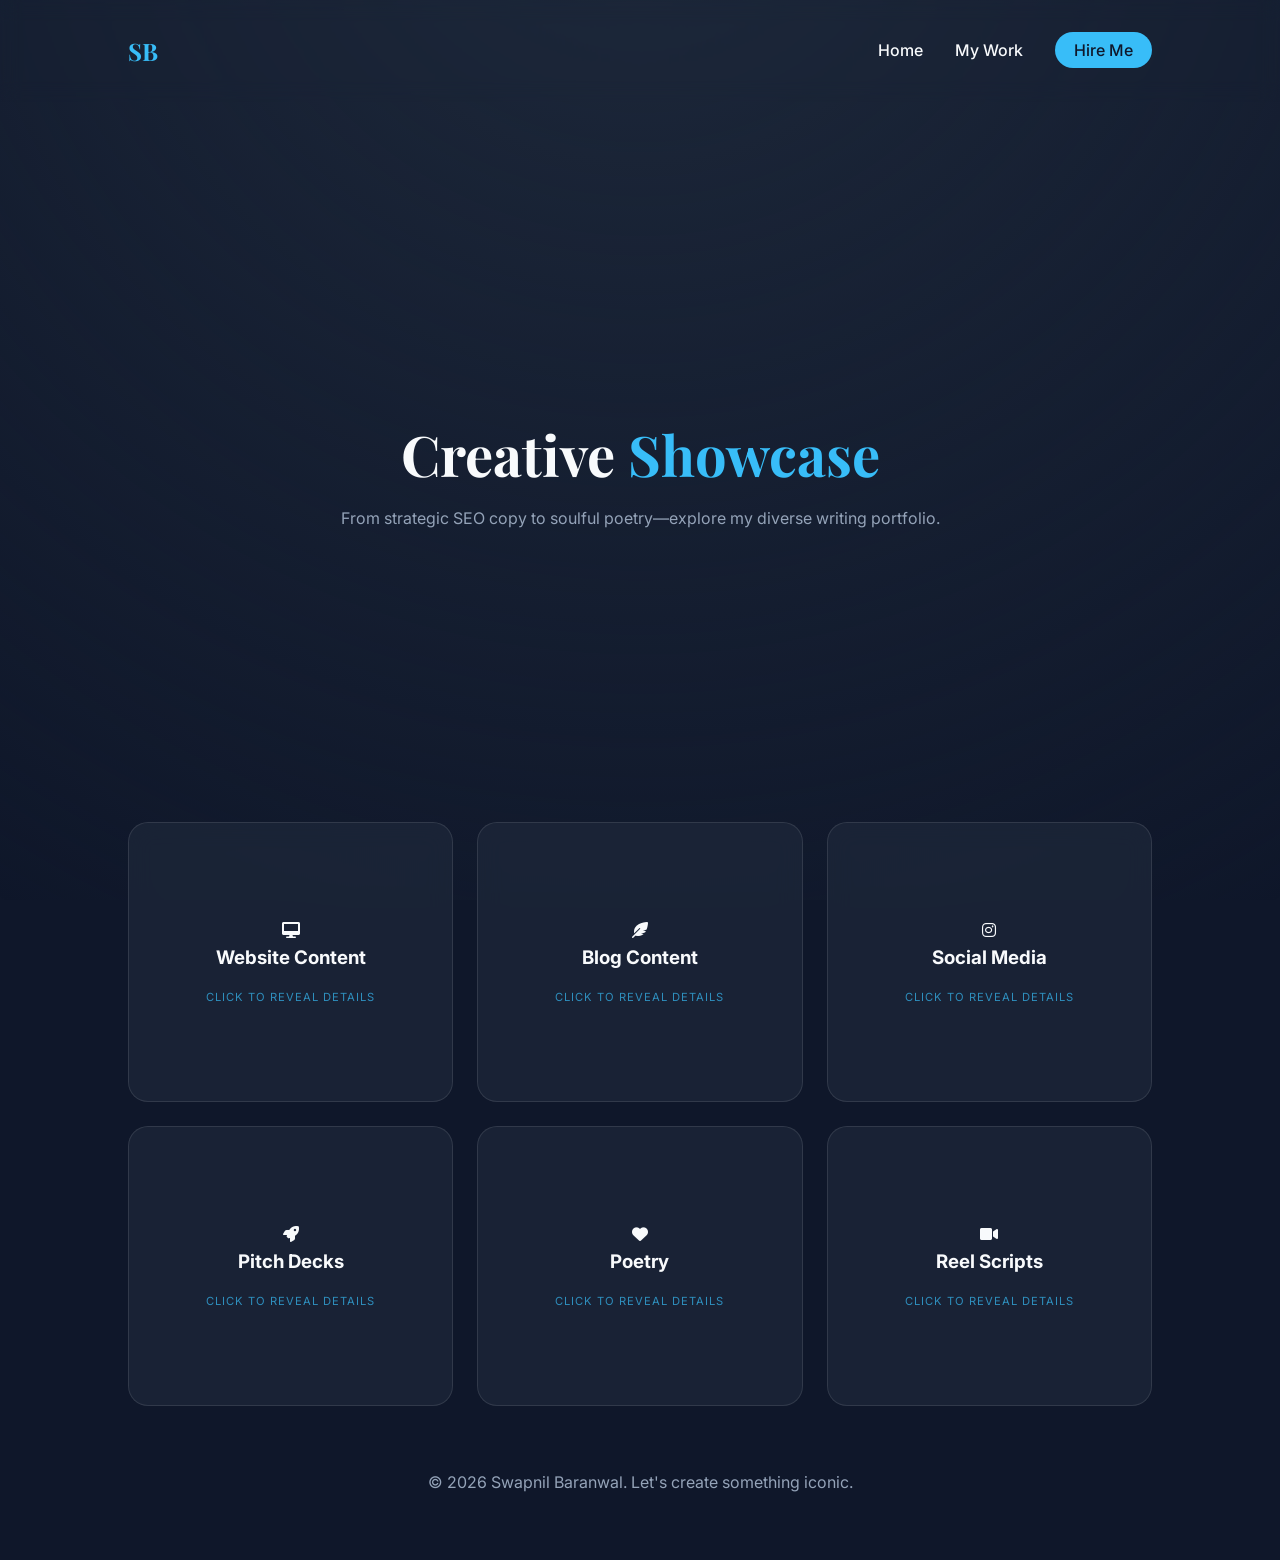
==== work.html @ 404044e3 "Add files via upload" ====
<!DOCTYPE html>
<html lang="en">
<head>
    <meta charset="UTF-8">
    <meta name="viewport" content="width=device-width, initial-scale=1.0">
    <title>Portfolio | Swapnil Baranwal</title>
    <link rel="stylesheet" href="work.css">
    <link href="https://fonts.googleapis.com/css2?family=Inter:wght@300;400;600&family=Playfair+Display:wght@700&display=swap" rel="stylesheet">
    <link rel="stylesheet" href="https://cdnjs.cloudflare.com/ajax/libs/font-awesome/6.0.0/css/all.min.css">
</head>
<body class="work-page">

    <div class="background-glow"></div>

    <nav>
        <div class="logo">SB</div>
        <ul>
            <li><a href="index.html">Home</a></li>
            <li><a href="work.html" class="active">My Work</a></li>
            <li><a href="mailto:swapnilbaranwal31@gmail.com" class="btn-contact">Hire Me</a></li>
        </ul>
    </nav>

    <header class="work-hero">
        <h1>Creative <span>Showcase</span></h1>
        <p>From strategic SEO copy to soulful poetry—explore my diverse writing portfolio.</p>
    </header>

<main>
    <div class="work-grid">
        <div class="flip-card" onclick="this.classList.toggle('flipped')">
            <div class="flip-card-inner">
                <div class="flip-card-front glass-card">
                    <div class="work-icon"><i class="fas fa-desktop"></i></div>
                    <h3>Website Content</h3>
                    <span class="click-hint">Click to reveal details</span>
                </div>
                <div class="flip-card-back glass-card">
                    <h3>Details</h3>
                    <p>Long form-building your website together</p>
                    <a href="https://panopticinfotech.com/beemasathi" target="_blank" rel="noopener noreferrer" class="view-btn">View Live Site</a>
                </div>
            </div>
        </div>

        <div class="flip-card" onclick="this.classList.toggle('flipped')">
            <div class="flip-card-inner">
                <div class="flip-card-front glass-card">
                    <div class="work-icon"><i class="fas fa-feather-alt"></i></div>
                    <h3>Blog Content</h3>
                    <span class="click-hint">Click to reveal details</span>
                </div>
                <div class="flip-card-back glass-card">
                    <h3>SEO Mastery</h3>
                    <p>Just 3E: Information, Interaction and Engagement</p>
                    <a href="https://docs.google.com/spreadsheets/d/1fJS9teZ4icOZRZP6mhbg9lScabjVXPzGwhHSg1o1OCo/edit?gid=0#gid=0" target="_blank" rel="noopener noreferrer" class="view-btn">Read Samples</a>
                </div>
            </div>
        </div>

        <div class="flip-card" onclick="this.classList.toggle('flipped')">
            <div class="flip-card-inner">
                <div class="flip-card-front glass-card">
                    <div class="work-icon"><i class="fab fa-instagram"></i></div>
                    <h3>Social Media</h3>
                    <span class="click-hint">Click to reveal details</span>
                </div>
                <div class="flip-card-back glass-card">
                    <h3>Engagement</h3>
                    <p>Brand Voice that you look for</p>
                    <a href="https://docs.google.com/spreadsheets/d/1fJS9teZ4icOZRZP6mhbg9lScabjVXPzGwhHSg1o1OCo/edit?gid=2142372427#gid=2142372427" target="_blank" rel="noopener noreferrer" class="view-btn">See Posts</a>
                </div>
            </div>
        </div>

        <div class="flip-card" onclick="this.classList.toggle('flipped')">
            <div class="flip-card-inner">
                <div class="flip-card-front glass-card">
                    <div class="work-icon"><i class="fas fa-rocket"></i></div>
                    <h3>Pitch Decks</h3>
                    <span class="click-hint">Click to reveal details</span>
                </div>
                <div class="flip-card-back glass-card">
                    <h3>Startup Growth</h3>
                    <p>Words that influence right</p>
                    <a href="https://docs.google.com/document/d/1vI1G2qjgQYBS-YJwg07wEDRpmmPfi69wP5g2JpZdi-8/edit?tab=t.0#heading=h.ufcqykfba6f7" target="_blank" rel="noopener noreferrer" class="view-btn">View Template</a>
                </div>
            </div>
        </div>

        <div class="flip-card" onclick="this.classList.toggle('flipped')">
            <div class="flip-card-inner">
                <div class="flip-card-front glass-card">
                    <div class="work-icon"><i class="fas fa-heart"></i></div>
                    <h3>Poetry</h3>
                    <span class="click-hint">Click to reveal details</span>
                </div>
                <div class="flip-card-back glass-card">
                    <h3>Creative Soul</h3>
                    <p>Just a piece of My Heart</p>
                    <a href="https://docs.google.com/document/d/1XoQ77HYWms2izB9mglXEjAX7067Lyte4FjKJZmytnk0/edit?usp=sharing" target="_blank" rel="noopener noreferrer" class="view-btn">Read Verses</a>
                </div>
            </div>
        </div>

        <div class="flip-card" onclick="this.classList.toggle('flipped')">
            <div class="flip-card-inner">
                <div class="flip-card-front glass-card">
                    <div class="work-icon"><i class="fas fa-video"></i></div>
                    <h3>Reel Scripts</h3>
                    <span class="click-hint">Click to reveal details</span>
                </div>
                <div class="flip-card-back glass-card">
                    <h3>Viral Hooks</h3>
                    <p>Stories leading sales.</p>
                    <a href="#" class="view-btn">Watch Video</a>
                </div>
            </div>
        </div>
    </div>
</main>

    <footer>
        <p>&copy; 2026 Swapnil Baranwal. Let's create something iconic.</p>
    </footer>

</body>
</html>
---- work.css ----
:root {
    --bg: #0f172a;
    --card-bg: rgba(30, 41, 59, 0.7);
    --accent: #38bdf8;
    --text-main: #f8fafc;
    --text-dim: #94a3b8;
}

* {
    margin: 0;
    padding: 0;
    box-sizing: border-box;
    scroll-behavior: smooth;
}

body {
    background-color: var(--bg);
    color: var(--text-main);
    font-family: 'Inter', sans-serif;
    line-height: 1.6;
    overflow-x: hidden;
}

/* Background Glow Effect */
.background-glow {
    position: fixed;
    top: 0; left: 0;
    width: 100%; height: 100%;
    background: radial-gradient(circle at 50% -20%, #1e293b, transparent);
    z-index: -1;
}

nav {
    display: flex;
    justify-content: space-between;
    padding: 2rem 10%;
    align-items: center;
    backdrop-filter: blur(10px);
    position: sticky;
    top: 0;
    z-index: 100;
}

.logo {
    font-family: 'Playfair Display', serif;
    font-size: 1.5rem;
    font-weight: bold;
    color: var(--accent);
}

nav ul { display: flex; list-style: none; gap: 2rem; }
nav a { text-decoration: none; color: var(--text-main); font-weight: 500; transition: 0.3s; }
nav a:hover { color: var(--accent); }

.btn-contact {
    background: var(--accent);
    color: var(--bg) !important;
    padding: 0.5rem 1.2rem;
    border-radius: 50px;
}

/* Hero Section */
header {
    height: 80vh;
    display: flex;
    align-items: center;
    justify-content: center;
    text-align: center;
}

.profile-img img {
    width: 150px;
    height: 150px;
    border-radius: 50%;
    border: 4px solid var(--accent);
    margin-bottom: 1.5rem;
    object-fit: cover;
}

h1 {
    font-family: 'Playfair Display', serif;
    font-size: 4rem;
    margin-bottom: 0.5rem;
}


.social-links {
    display: flex;
    justify-content: center;
    gap: 1.5rem;
    margin-top: 2rem;
}

.social-links a {
    text-decoration: none;
    color: var(--text-dim); /* A subtle gray-blue */
    font-size: 1.8rem; /* Makes the icons prominent */
    transition: all 0.3s ease;
    display: flex;
    align-items: center;
    justify-content: center;
    width: 50px;
    height: 50px;
    border-radius: 50%;
    background: rgba(255, 255, 255, 0.05); /* Subtle circle background */
    border: 1px solid rgba(255, 255, 255, 0.1);
}

/* Hover Effect: The "Catchy" Part */
.social-links a:hover {
    color: var(--accent); /* Changes to the bright sky blue */
    transform: translateY(-5px); /* Lift effect */
    background: rgba(56, 189, 248, 0.1); /* Light blue tint */
    border-color: var(--accent);
    box-shadow: 0 10px 20px rgba(56, 189, 248, 0.3); /* Neon glow */
}





h1 span { color: var(--accent); }

.tagline {
    font-size: 1.2rem;
    color: var(--text-dim);
    letter-spacing: 2px;
    text-transform: uppercase;
}

/* Glassmorphism Cards */
.glass-card {
    background: var(--card-bg);
    backdrop-filter: blur(12px);
    border: 1px solid rgba(255, 255, 255, 0.1);
    border-radius: 20px;
    padding: 3rem;
    max-width: 900px;
    margin: 2rem auto;
}

main { padding: 0 10%; }

.section-title {
    text-align: center;
    font-family: 'Playfair Display', serif;
    font-size: 2.5rem;
    margin: 4rem 0 2rem;
}

/* Skills */
.skills-container {
    display: flex;
    flex-wrap: wrap;
    justify-content: center;
    gap: 1rem;
}

.skill-pill {
    background: rgba(56, 189, 248, 0.1);
    border: 1px solid var(--accent);
    color: var(--accent);
    padding: 0.5rem 1.5rem;
    border-radius: 50px;
    transition: 0.3s;
}

.skill-pill:hover {
    background: var(--accent);
    color: var(--bg);
    box-shadow: 0 0 20px rgba(56, 189, 248, 0.4);
}

/* Timeline */
.timeline-item {
    margin-bottom: 2rem;
    position: relative;
    padding-left: 2rem;
    border-left: 2px solid var(--accent);
}

.timeline-item ul{
    padding-left: 18px;
}

.date {
    color: var(--accent);
    font-size: 0.9rem;
    font-weight: 600;
}

footer {
    text-align: center;
    padding: 4rem;
    color: var(--text-dim);
}

/* Mobile Responsive */
@media (max-width: 768px) {
    h1 { font-size: 2.5rem; }
    nav ul { display: none; }
}






/* FIX: Header Spacing and Layout */
.work-hero {
    min-height: 25vh; /* Reduced from 50vh */
    display: flex;
    flex-direction: column; /* Forces P to go under H1 */
    justify-content: center;
    align-items: center;
    text-align: center;
    padding: 2rem 10% 1rem;
}

.work-hero h1 {
    font-size: 3.5rem;
    margin-bottom: 0.5rem;
    display: block; /* Ensures it takes full width */
}

.work-hero p {
    max-width: 600px;
    margin: 0 auto;
    color: var(--text-dim);
}

/* FLIP CARD LOGIC */
.flip-card {
    background-color: transparent;
    width: 100%;
    height: 280px; /* Uniform height */
    perspective: 1000px; /* Gives 3D depth */
    cursor: pointer;
}

.flip-card-inner {
    position: relative;
    width: 100%;
    height: 100%;
    text-align: center;
    transition: transform 0.8s cubic-bezier(0.4, 0, 0.2, 1);
    transform-style: preserve-3d;
}
.flip-card-inner a
{
    color: white;
}

/* This class is toggled by JavaScript on click */
.flip-card.flipped .flip-card-inner {
    transform: rotateY(180deg);
}

.flip-card-front, .flip-card-back {
    position: absolute;
    width: 100%;
    height: 100%;
    -webkit-backface-visibility: hidden; /* Safari */
    backface-visibility: hidden;
    display: flex;
    flex-direction: column;
    justify-content: center;
    align-items: center;
    padding: 2rem;
    margin: 0; /* Fixes spacing issues */
}

.flip-card-back {
    transform: rotateY(180deg);
    background: rgba(56, 189, 248, 0.15); /* Slight tint for back side */
    border: 1px solid var(--accent);
}

.click-hint {
    font-size: 0.7rem;
    color: var(--accent);
    margin-top: 1rem;
    text-transform: uppercase;
    letter-spacing: 1px;
    opacity: 0.7;
}

.flip-card-back p {
    font-size: 0.9rem;
    margin: 1rem 0;
}

/* Adjust Grid for tight spacing */
.work-grid {
    display: grid;
    grid-template-columns: repeat(auto-fit, minmax(300px, 1fr));
    gap: 1.5rem; /* Reduced gap */
    max-width: 1100px;
    margin: 0 auto;
}
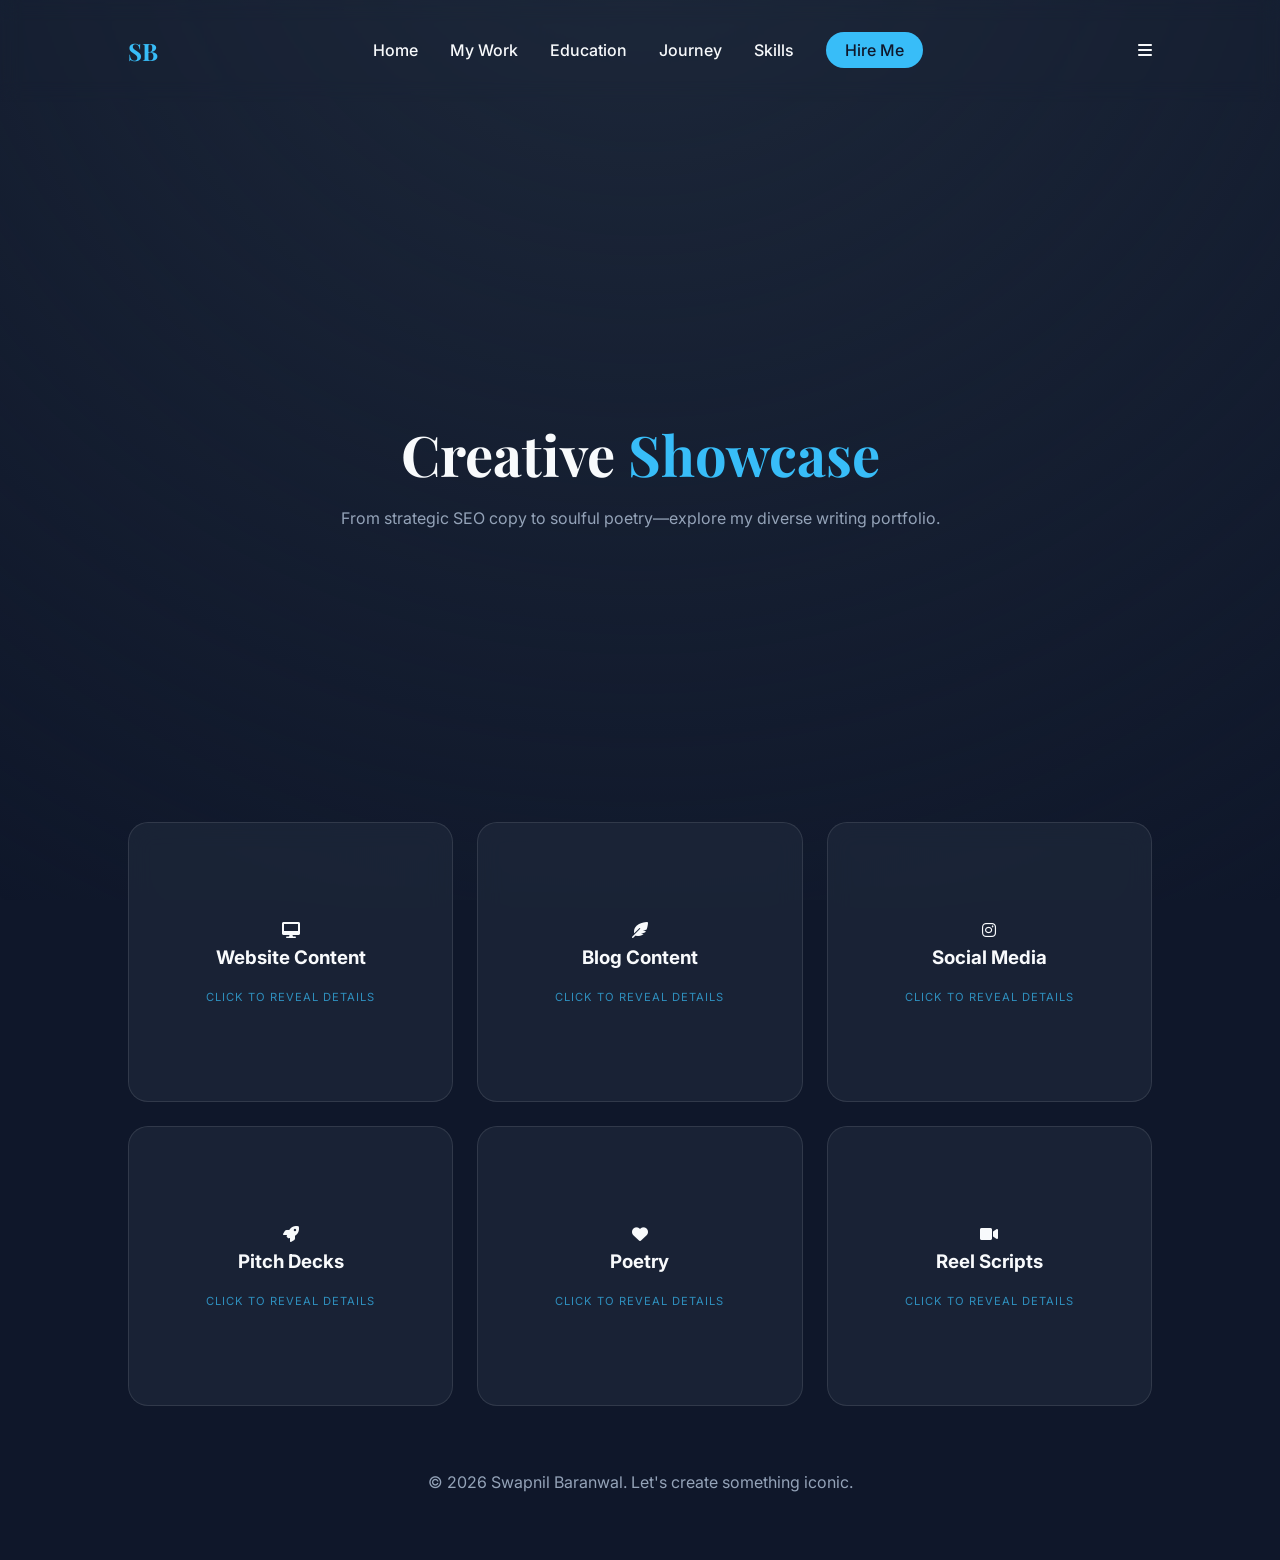
==== commit 03c449b0: "Enhance navigation and add mobile menu toggle Updated navigation links and added mobile menu toggle " ====
--- a/work.html
+++ b/work.html
@@ -14,11 +14,17 @@
 
     <nav>
         <div class="logo">SB</div>
-        <ul>
+        <ul id="nav-list">
             <li><a href="index.html">Home</a></li>
-            <li><a href="work.html" class="active">My Work</a></li>
+            <li><a href="work.html">My Work</a></li>
+            <li><a href="index.html">Education</a></li>
+            <li><a href="index.html">Journey</a></li>
+            <li><a href="index.html">Skills</a></li>
             <li><a href="mailto:swapnilbaranwal31@gmail.com" class="btn-contact">Hire Me</a></li>
         </ul>
+        <div class="menu-toggle" id="mobile-menu">
+            <i class="fas fa-bars"></i>
+        </div>
     </nav>
 
     <header class="work-hero">
@@ -124,5 +130,33 @@
         <p>&copy; 2026 Swapnil Baranwal. Let's create something iconic.</p>
     </footer>
 
+    <script>
+        const menuToggle = document.getElementById('mobile-menu');
+        const navList = document.getElementById('nav-list');
+
+        menuToggle.addEventListener('click', (e) => {
+            e.stopPropagation(); // Prevents accidental closing
+            navList.classList.toggle('nav-active');
+            
+            const icon = menuToggle.querySelector('i');
+            // Toggle between Hamburger and X icon
+            if (navList.classList.contains('nav-active')) {
+                icon.classList.remove('fa-bars');
+                icon.classList.add('fa-times');
+            } else {
+                icon.classList.remove('fa-times');
+                icon.classList.add('fa-bars');
+            }
+        });
+
+        // Close menu when clicking anywhere on the screen
+        document.addEventListener('click', (e) => {
+            if (!menuToggle.contains(e.target) && !navList.contains(e.target)) {
+                navList.classList.remove('nav-active');
+                menuToggle.querySelector('i').classList.replace('fa-times', 'fa-bars');
+            }
+        });
+    </script>
+
 </body>
-</html>+</html>
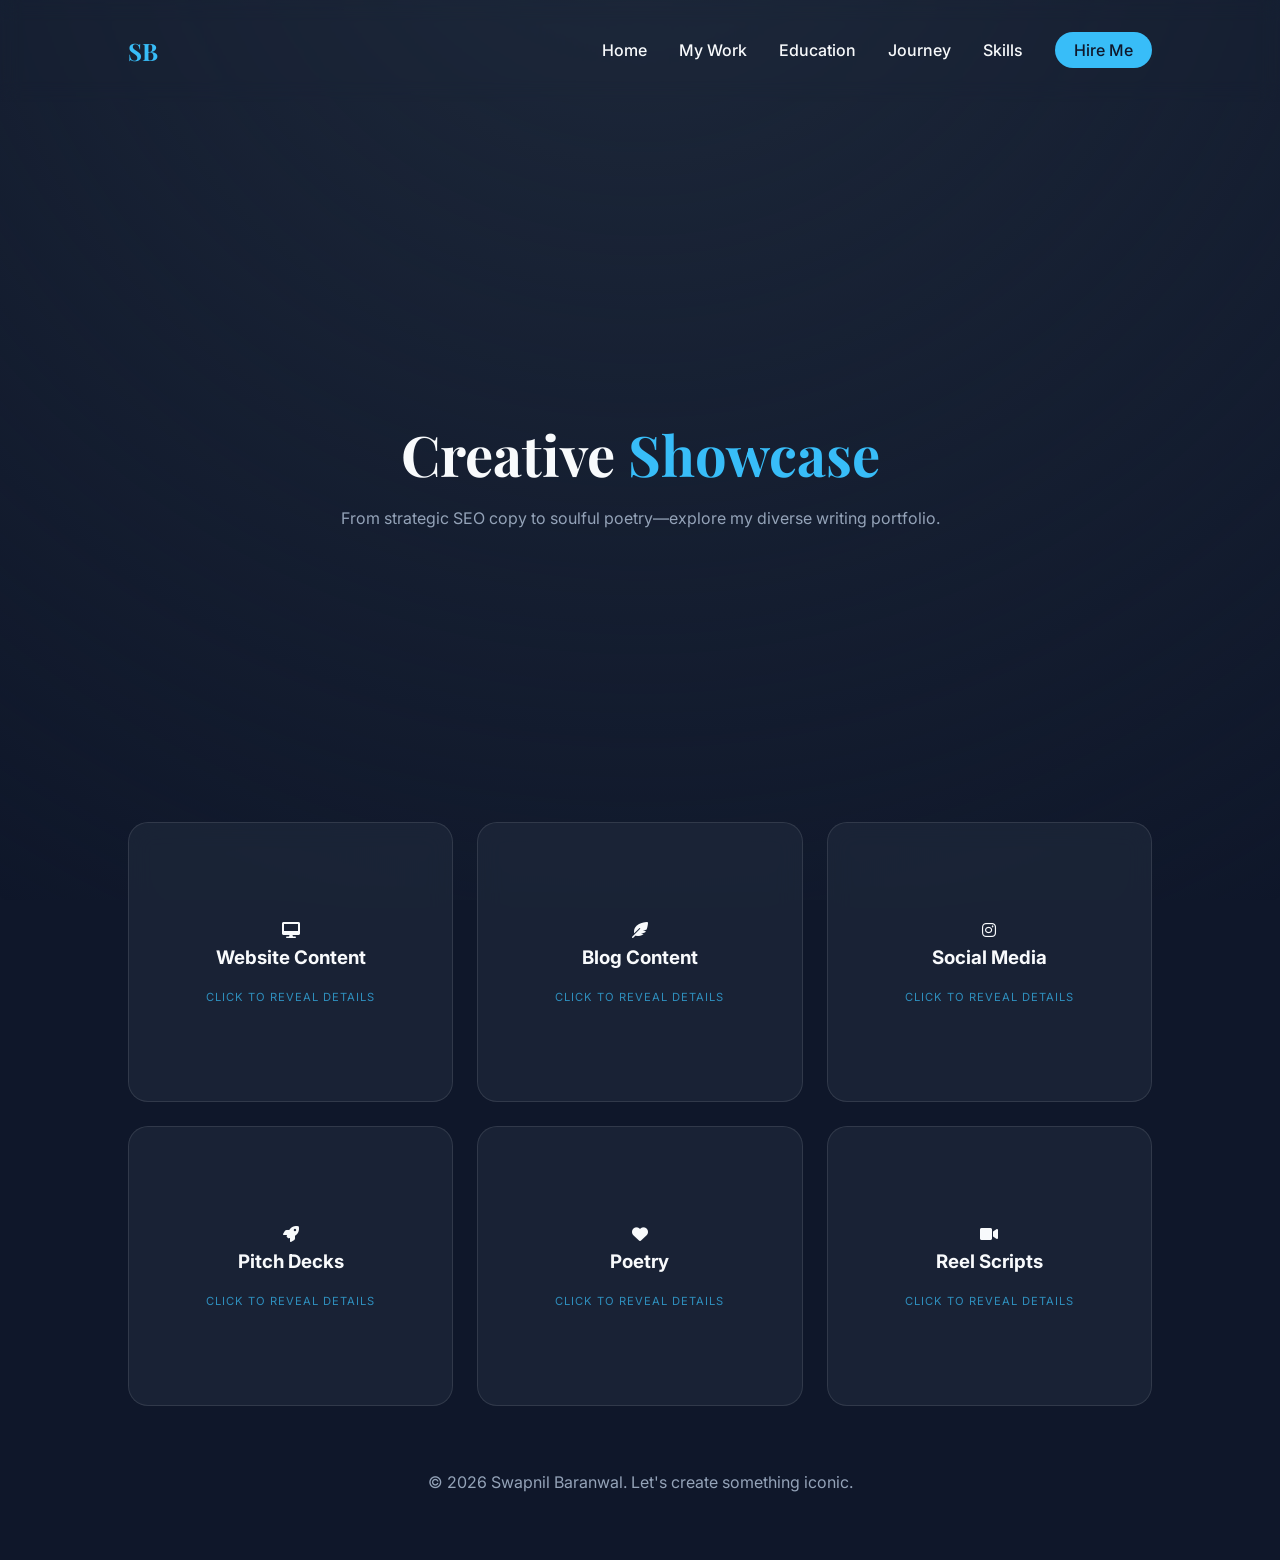
==== commit fd72b9c8: "Update SEO section in work.html" ====
--- a/work.html
+++ b/work.html
@@ -57,8 +57,8 @@
                     <span class="click-hint">Click to reveal details</span>
                 </div>
                 <div class="flip-card-back glass-card">
-                    <h3>SEO Mastery</h3>
-                    <p>Just 3E: Information, Interaction and Engagement</p>
+                    <h3>SEO, AEO and GEO Mastery</h3>
+                    <p>Information, Interaction and Engagement</p>
                     <a href="https://docs.google.com/spreadsheets/d/1fJS9teZ4icOZRZP6mhbg9lScabjVXPzGwhHSg1o1OCo/edit?gid=0#gid=0" target="_blank" rel="noopener noreferrer" class="view-btn">Read Samples</a>
                 </div>
             </div>
--- a/work.css
+++ b/work.css
@@ -297,4 +297,71 @@
     gap: 1.5rem; /* Reduced gap */
     max-width: 1100px;
     margin: 0 auto;
-}+}
+
+/* Mobile Navigation Styles */
+/* --- FIXED NAVIGATION FOR MOBILE --- */
+
+.menu-toggle {
+    display: none; /* Default hidden for desktop */
+    cursor: pointer;
+    z-index: 2000; /* Extremely high to stay above everything */
+    padding: 10px;
+}
+
+.menu-toggle i {
+    color: var(--accent); /* Your bright blue color */
+    font-size: 1.8rem;
+}
+
+@media (max-width: 768px) {
+    /* Force the toggle to show */
+    .menu-toggle {
+        display: block !important; 
+        position: relative;
+    }
+
+    /* Make the nav bar stay organized */
+    nav {
+        display: flex;
+        justify-content: space-between;
+        align-items: center;
+        padding: 1rem 5%;
+    }
+
+    /* Hide the actual list by default */
+    nav ul {
+        position: fixed;
+        top: 0;
+        right: 0;
+        height: 100vh;
+        width: 70%;
+        background: rgba(15, 23, 42, 0.98); /* Solid dark blue/black */
+        backdrop-filter: blur(20px);
+        flex-direction: column;
+        justify-content: center;
+        align-items: center;
+        gap: 2rem;
+        transform: translateX(100%); /* Start off-screen */
+        transition: transform 0.4s ease-in-out;
+        z-index: 1500;
+        border-left: 1px solid var(--glass-border);
+    }
+
+    /* Show menu when active */
+    nav ul.nav-active {
+        transform: translateX(0%);
+    }
+
+    /* Ensure links are visible on mobile */
+    nav ul li {
+        width: 100%;
+        text-align: center;
+    }
+
+    nav ul li a {
+        font-size: 1.2rem;
+        display: block;
+        padding: 15px 0;
+    }
+}
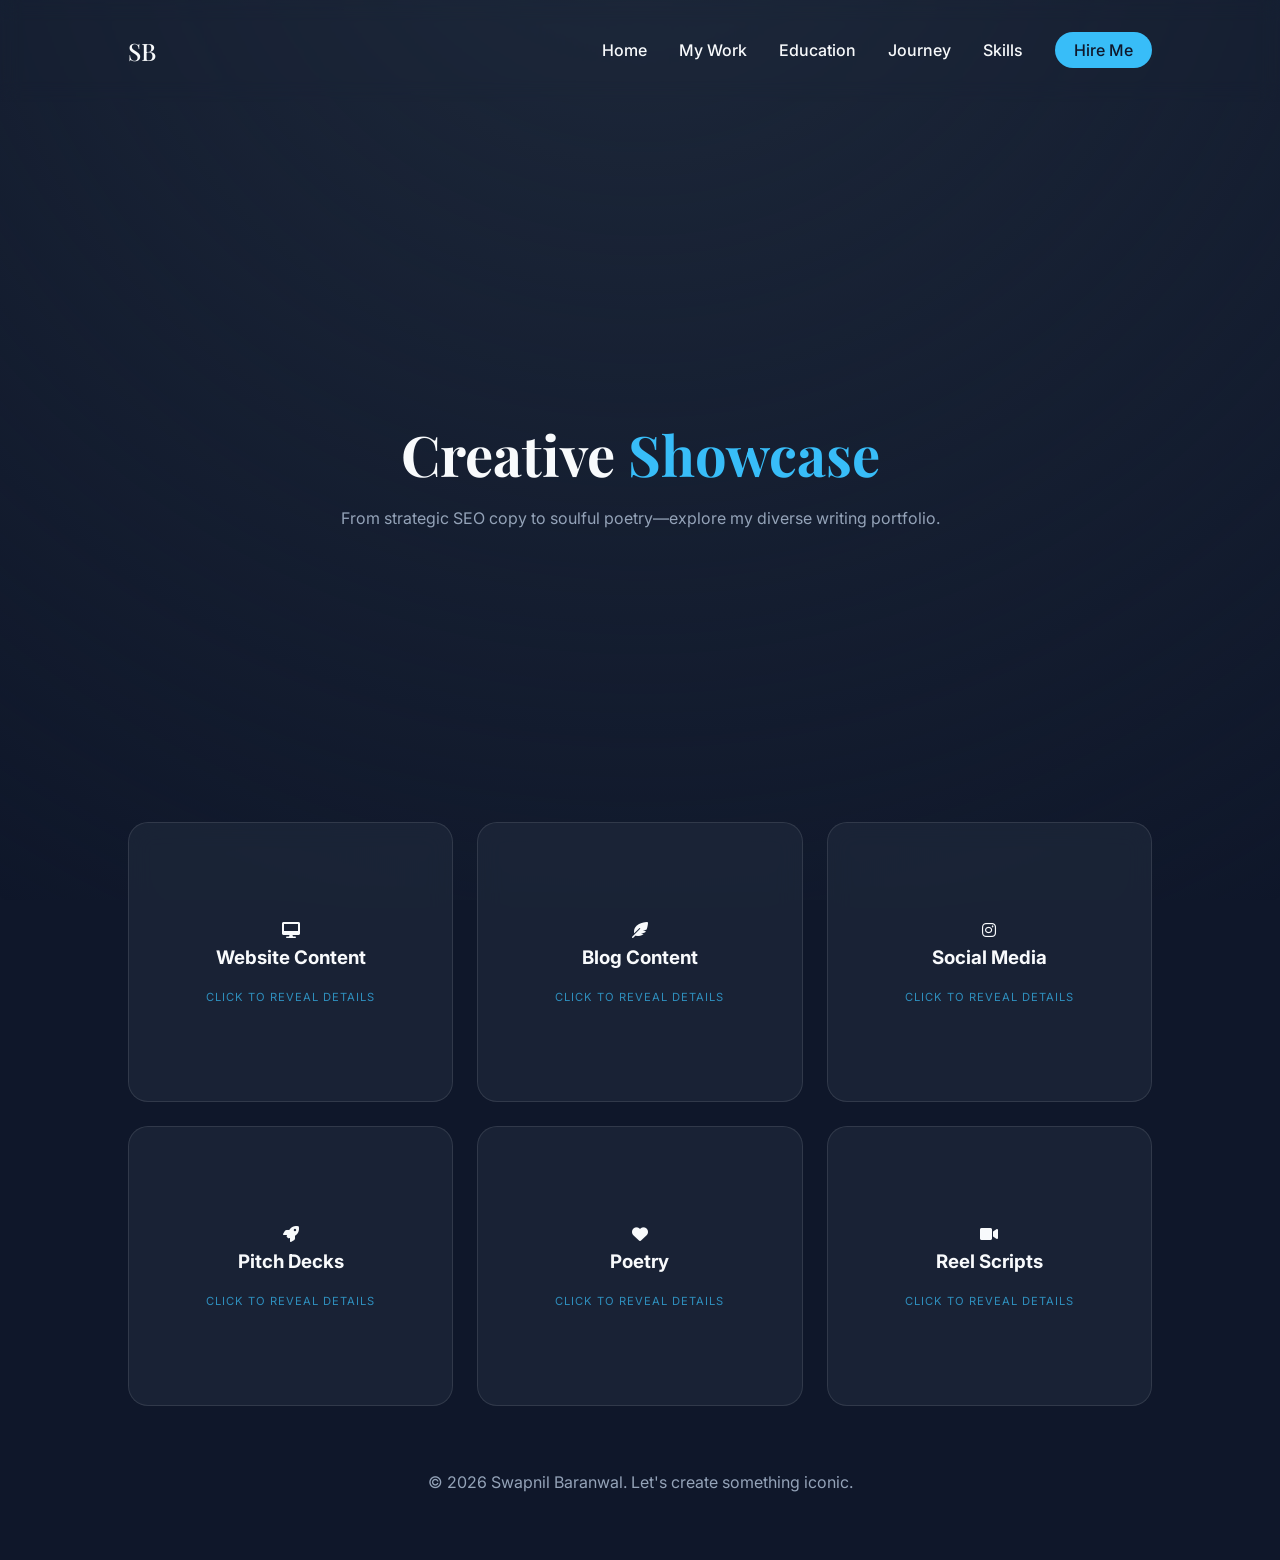
==== commit d7f6c399: "Update logo to be a link in navigation" ====
--- a/work.html
+++ b/work.html
@@ -13,7 +13,9 @@
     <div class="background-glow"></div>
 
     <nav>
-        <div class="logo">SB</div>
+        <div class="logo">
+            <a href = "index.html" >SB</a>
+        </div>
         <ul id="nav-list">
             <li><a href="index.html">Home</a></li>
             <li><a href="work.html">My Work</a></li>
